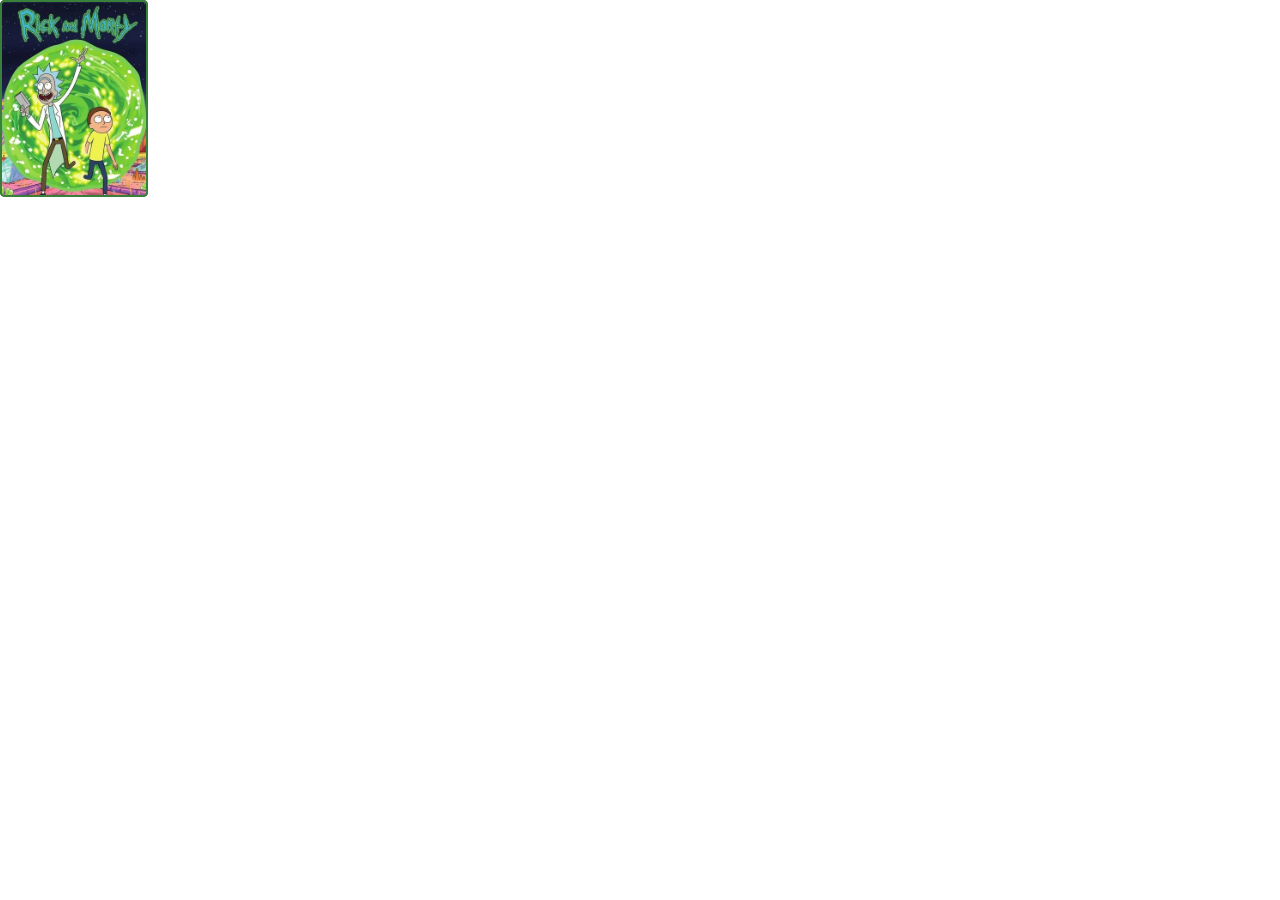
==== pages/game.html @ b8de679c "final" ====
<!DOCTYPE html>
<html lang="en">

<head>
    <meta charset="UTF-8">
    <meta name="viewport" content="width=device-width,
     initial-scale=1.0">

    <link rel="stylesheet" href="../css/reset.css">
    <link rel="stylesheet" href="../css/game.css">

    <scriptc defer src="../js/game.js"></script>

     <title>Memory Game</title>
</head>

<body>
    <div class="grid">
        <div class="card">
            <div class="face front"></div>
            <div class="face back"></div>
        </div>

</body>

</html>
---- css/game.css ----
.grid {
    display: grid;
    width: 100%;
    max-width: 800px;
    grid-template-columns: repeat(5, 1fr);
    gap: 15px;
    margin: 100 auto;
}

.card {
width: 100%;
 aspect-ratio: 3/4;
 background-color: #333;
 border-radius: 5px;
 position: relative;
 transition: all 400ms ease;
 transform-style: preserve-3d;
}

.face {
    width: 100%;
    height: 100%;
    position: absolute;
    background-size: cover;
    background-position: center;
    border: 2px solid #39813a;
    border-radius: 5px;
}
.front {
    transform: rotateY(180deg);
}

.back {
background-image: url('../images/back.png');
backface-visibility: hidden;
}

.reveal-card{
    transform: rotateY(180deg);
}
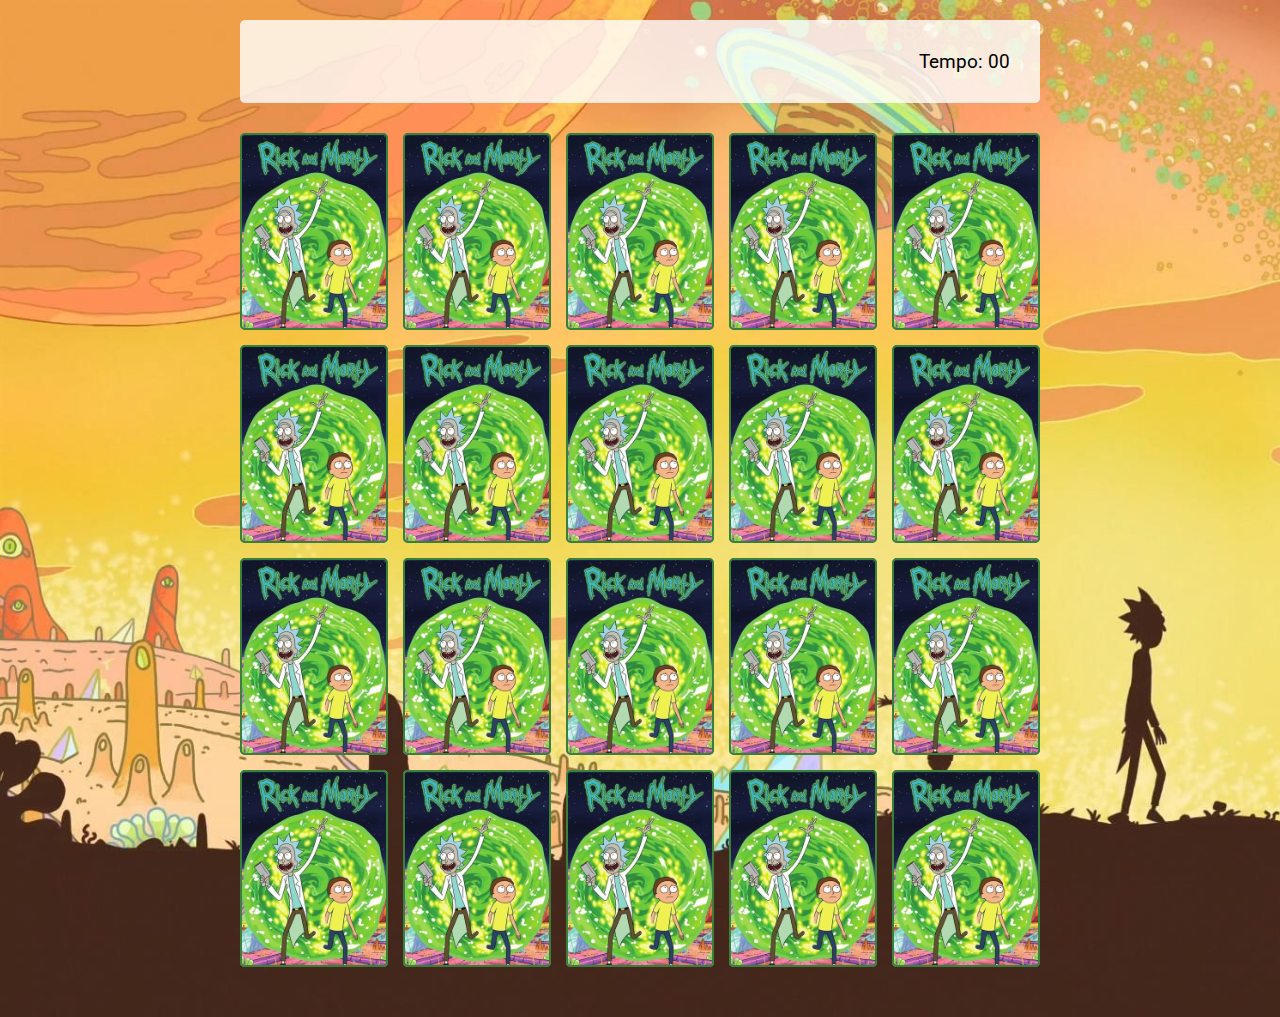
==== commit 50140bdf: "completo" ====
--- a/pages/game.html
+++ b/pages/game.html
@@ -3,24 +3,28 @@
 
 <head>
     <meta charset="UTF-8">
-    <meta name="viewport" content="width=device-width,
-     initial-scale=1.0">
+    <meta name="viewport" content="width=device-width, initial-scale=1.0">
 
     <link rel="stylesheet" href="../css/reset.css">
     <link rel="stylesheet" href="../css/game.css">
 
-    <scriptc defer src="../js/game.js"></script>
+    <script defer src="../js/game.js">
+</script>
 
-     <title>Memory Game</title>
+        <title>Memory Game</title>
 </head>
 
 <body>
-    <div class="grid">
-        <div class="card">
-            <div class="face front"></div>
-            <div class="face back"></div>
-        </div>
+
+<main>
+
+<header>
+    <span class="player"> Breno</span>
+    <span>Tempo: <span class="timer">00</span>
+</header>
+
+    <div class="grid"></div>
+</main>
 
 </body>
-
 </html>--- a/css/game.css
+++ b/css/game.css
@@ -1,20 +1,46 @@
+
+main {
+    display: flex;
+    flex-direction: column;
+    width: 100%;
+    min-height: 100vh;
+    align-items: center;
+    justify-content: center;
+    padding: 20px 20px 50px;
+    background-image: url(../images/bg.jpg);
+    background-size: cover;
+}
+
+header {
+    display: flex;
+    align-items: center;
+    justify-content: space-between;
+    background-color: rgba(255, 255, 255, 0.8);
+    font-size: 1.2em;
+    width: 100%;
+    max-width: 800px;
+    padding: 30px;
+    margin: 0 0 30px;
+    border-radius: 5px;
+}
+
 .grid {
     display: grid;
     width: 100%;
     max-width: 800px;
     grid-template-columns: repeat(5, 1fr);
     gap: 15px;
-    margin: 100 auto;
+    margin: 0 auto;
 }
 
 .card {
-width: 100%;
- aspect-ratio: 3/4;
- background-color: #333;
- border-radius: 5px;
- position: relative;
- transition: all 400ms ease;
- transform-style: preserve-3d;
+    width: 100%;
+    aspect-ratio: 3/4;
+    border-radius: 5px;
+    position: relative;
+    transition: all 400ms ease;
+    transform-style: preserve-3d;
+    background-color: aliceblue;
 }
 
 .face {
@@ -25,17 +51,23 @@
     background-position: center;
     border: 2px solid #39813a;
     border-radius: 5px;
+    transition: all 400ms ease;
 }
+
 .front {
     transform: rotateY(180deg);
 }
 
 .back {
-background-image: url('../images/back.png');
-backface-visibility: hidden;
+    background-image: url('../images/back.png');
+    backface-visibility: hidden;
 }
 
-.reveal-card{
+.reveal-card {
     transform: rotateY(180deg);
 }
 
+.disabled-card {
+    filter: saturate(0);
+    opacity: 0.5;
+}